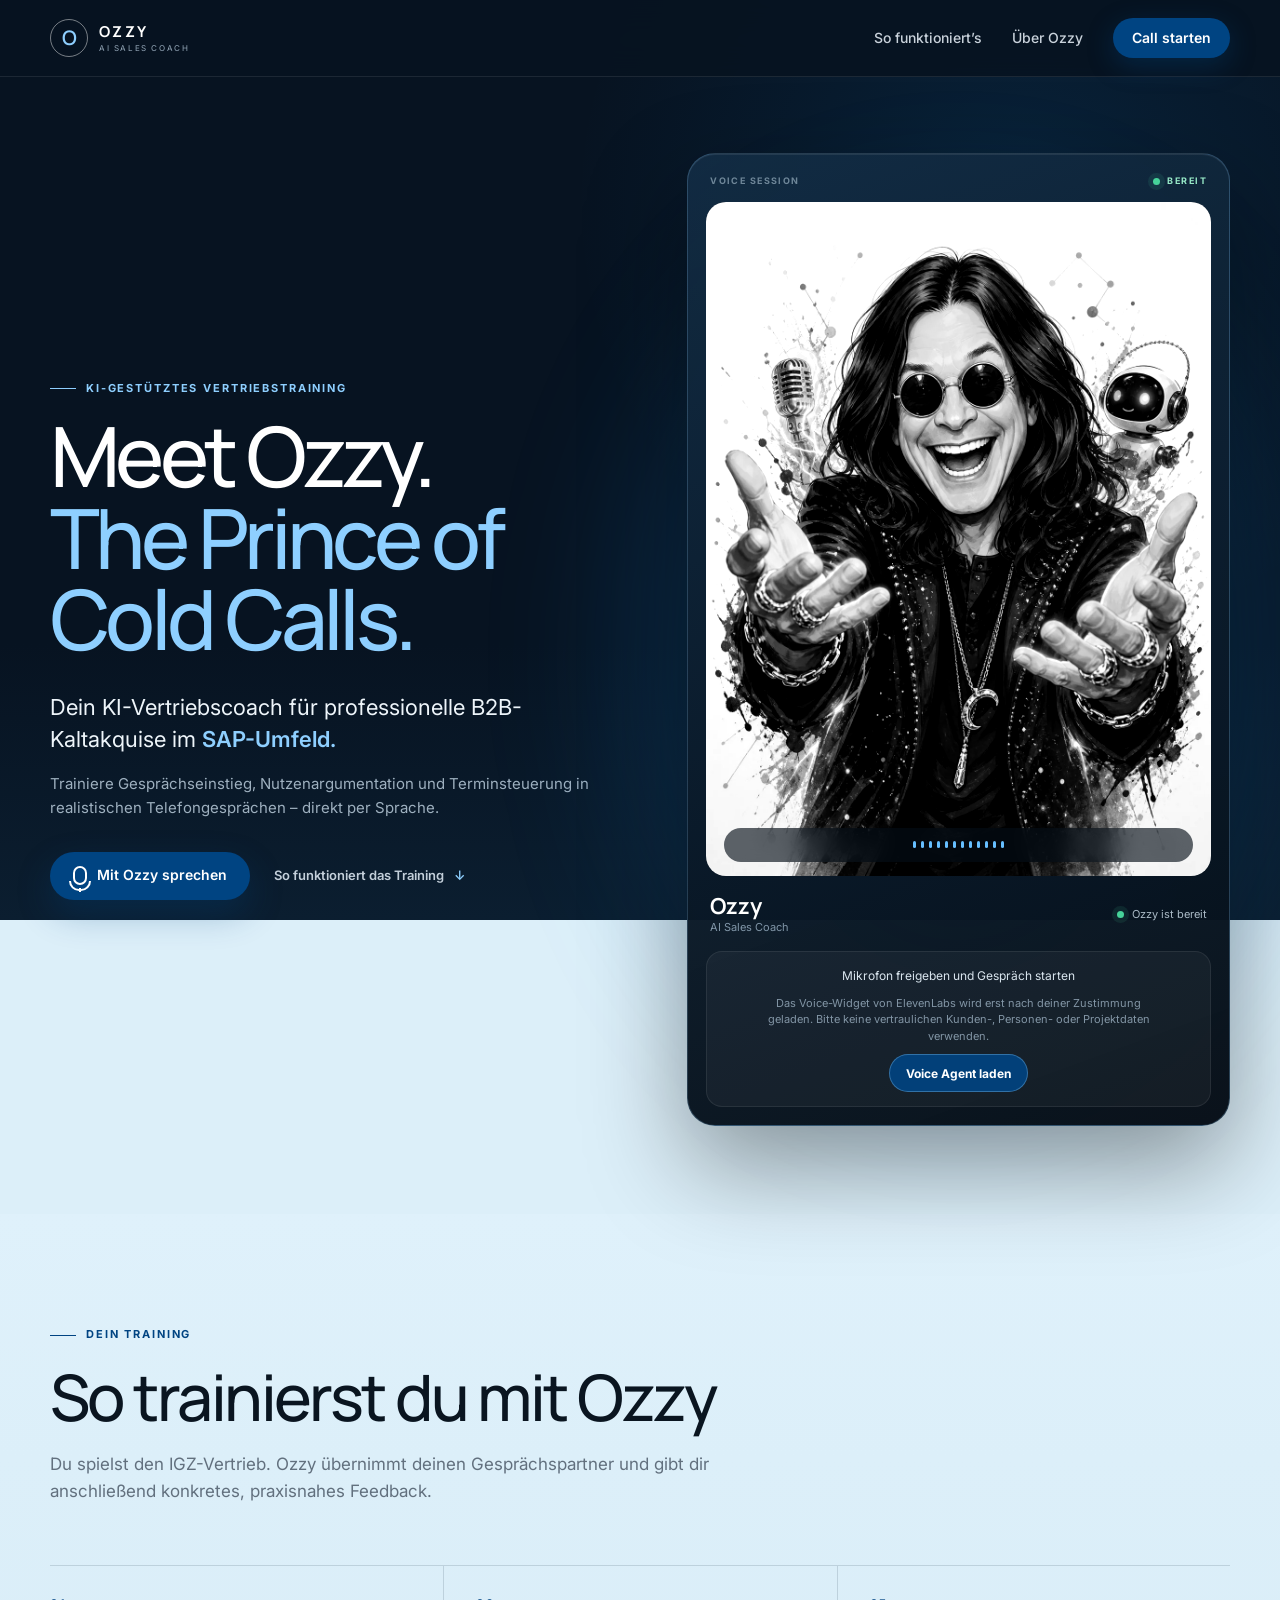
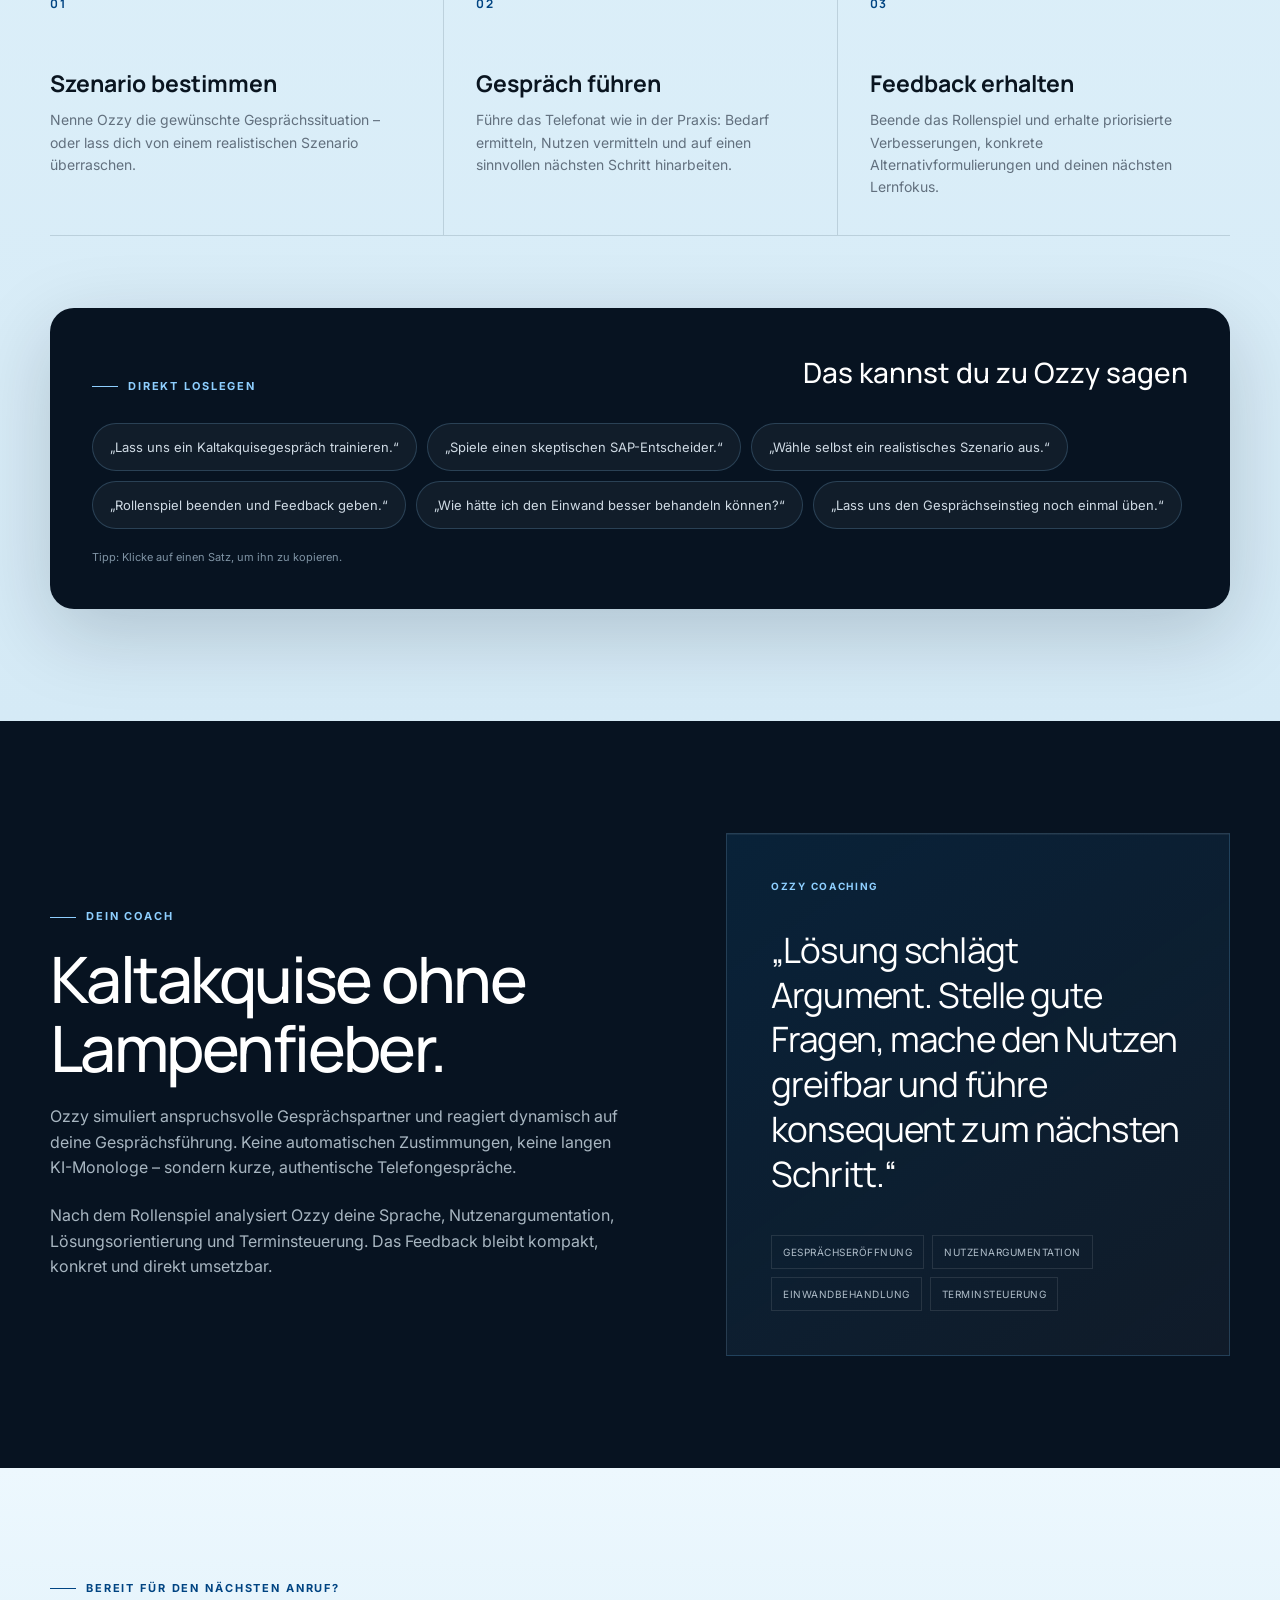
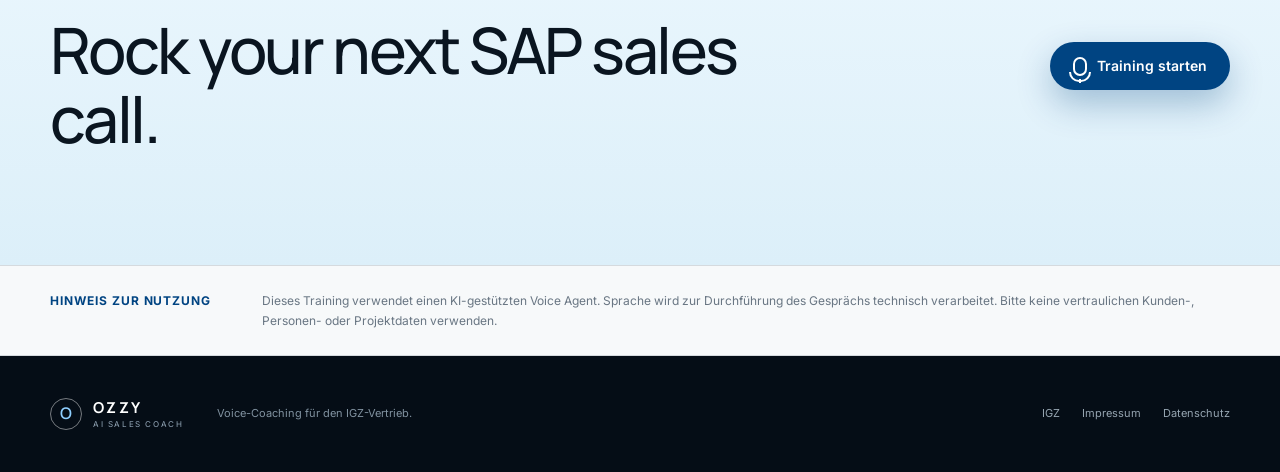
==== v2.html @ d20bbfd5 "[cw]: Publish Ozzy v2 landing page Add: Add surreal Ozzy assets and v2 page  Mod: Promote surreal Oz" ====
<!doctype html>
<html lang="de">
<head>
  <meta charset="UTF-8" />
  <meta name="viewport" content="width=device-width, initial-scale=1.0" />
  <meta name="description" content="Ozzy ist ein KI-gestützter Vertriebscoach für realistische B2B-Kaltakquise im SAP-Umfeld – als surreale Karikatur-Version." />
  <meta name="theme-color" content="#071321" />
  <meta name="robots" content="noindex, nofollow" />
  <meta property="og:title" content="Ozzy – AI Sales Coach · Version 2" />
  <meta property="og:description" content="Trainiere professionelle B2B-Kaltakquise im SAP-Umfeld – direkt per Sprache." />
  <title>Ozzy – AI Sales Coach · Version 2</title>
  <link rel="preconnect" href="https://fonts.googleapis.com" />
  <link rel="preconnect" href="https://fonts.gstatic.com" crossorigin />
  <link href="https://fonts.googleapis.com/css2?family=Inter:wght@400;500;600;700&family=Manrope:wght@400;500;600;700&display=swap" rel="stylesheet" />
  <link rel="icon" href="/favicon.svg" type="image/svg+xml" />
  <link rel="stylesheet" href="/styles.css" />
</head>
<body>
  <a class="skip-link" href="#main">Zum Inhalt springen</a>

  <header class="site-header" id="top">
    <div class="shell nav-wrap">
      <a class="brand" href="#top" aria-label="Ozzy Startseite">
        <span class="brand-mark" aria-hidden="true">O</span>
        <span class="brand-copy"><strong>OZZY</strong><small>AI SALES COACH</small></span>
      </a>
      <nav class="nav" aria-label="Hauptnavigation">
        <a href="#how">So funktioniert’s</a>
        <a href="#about">Über Ozzy</a>
        <a class="button button-small" href="#voice-agent">Call starten</a>
      </nav>
    </div>
  </header>

  <main id="main">
    <section class="hero shell" aria-labelledby="hero-title">
      <div class="hero-copy reveal">
        <p class="eyebrow"><span></span> KI-gestütztes Vertriebstraining</p>
        <h1 id="hero-title">Meet Ozzy.<br /><em>The Prince of<br />Cold Calls.</em></h1>
        <p class="hero-intro">Dein KI-Vertriebscoach für professionelle B2B-Kaltakquise im <strong>SAP-Umfeld.</strong></p>
        <p class="hero-detail">Trainiere Gesprächseinstieg, Nutzenargumentation und Terminsteuerung in realistischen Telefongesprächen – direkt per Sprache.</p>
        <div class="hero-actions">
          <a class="button button-primary" href="#voice-agent"><span class="mic-icon" aria-hidden="true"></span> Mit Ozzy sprechen</a>
          <a class="text-link" href="#how">So funktioniert das Training <span aria-hidden="true">↓</span></a>
        </div>
      </div>

      <div class="agent-stage reveal delay-1" id="voice-agent">
        <div class="stage-glow" aria-hidden="true"></div>
        <div class="agent-card">
          <div class="agent-topline">
            <span>VOICE SESSION</span>
            <span class="live-status"><i></i> BEREIT</span>
          </div>

          <div class="portrait-wrap" aria-label="Portrait von Ozzy, dem AI Sales Coach">
            <picture>
              <source srcset="/assets/ozzy-surreal.webp" type="image/webp" />
              <img class="ozzy-photo" src="/assets/ozzy-surreal.png" width="1086" height="1448" alt="Surreale Karikatur von Ozzy, dem AI Sales Coach mit dunkler Brille" decoding="async" fetchpriority="high" />
            </picture>
            <div class="sound-bars" aria-hidden="true"><i></i><i></i><i></i><i></i><i></i><i></i><i></i><i></i><i></i><i></i><i></i><i></i></div>
          </div>

          <div class="agent-identity">
            <div><strong>Ozzy</strong><span>AI Sales Coach</span></div>
            <span class="availability"><i></i> Ozzy ist bereit</span>
          </div>

          <div class="widget-shell">
            <div class="voice-consent" data-voice-consent>
              <p>Mikrofon freigeben und Gespräch starten</p>
              <small>Das Voice-Widget von ElevenLabs wird erst nach deiner Zustimmung geladen. Bitte keine vertraulichen Kunden-, Personen- oder Projektdaten verwenden.</small>
              <button class="voice-consent-button" type="button" data-enable-voice>Voice Agent laden</button>
            </div>
            <div class="voice-widget-target" data-widget-target aria-live="polite"></div>
          </div>
        </div>
      </div>
    </section>

    <section class="how section" id="how" aria-labelledby="how-title">
      <div class="shell">
        <div class="section-heading reveal">
          <p class="eyebrow"><span></span> Dein Training</p>
          <h2 id="how-title">So trainierst du mit Ozzy</h2>
          <p>Du spielst den IGZ-Vertrieb. Ozzy übernimmt deinen Gesprächspartner und gibt dir anschließend konkretes, praxisnahes Feedback.</p>
        </div>

        <div class="steps">
          <article class="step reveal">
            <span class="step-number">01</span>
            <h3>Szenario bestimmen</h3>
            <p>Nenne Ozzy die gewünschte Gesprächssituation – oder lass dich von einem realistischen Szenario überraschen.</p>
          </article>
          <article class="step reveal delay-1">
            <span class="step-number">02</span>
            <h3>Gespräch führen</h3>
            <p>Führe das Telefonat wie in der Praxis: Bedarf ermitteln, Nutzen vermitteln und auf einen sinnvollen nächsten Schritt hinarbeiten.</p>
          </article>
          <article class="step reveal delay-2">
            <span class="step-number">03</span>
            <h3>Feedback erhalten</h3>
            <p>Beende das Rollenspiel und erhalte priorisierte Verbesserungen, konkrete Alternativformulierungen und deinen nächsten Lernfokus.</p>
          </article>
        </div>

        <div class="prompt-panel reveal">
          <div class="prompt-heading">
            <p class="eyebrow"><span></span> Direkt loslegen</p>
            <h3>Das kannst du zu Ozzy sagen</h3>
          </div>
          <div class="prompt-list" role="list">
            <button class="prompt-chip" type="button" data-copy="Lass uns ein Kaltakquisegespräch trainieren.">„Lass uns ein Kaltakquisegespräch trainieren.“</button>
            <button class="prompt-chip" type="button" data-copy="Spiele einen skeptischen SAP-Entscheider.">„Spiele einen skeptischen SAP-Entscheider.“</button>
            <button class="prompt-chip" type="button" data-copy="Wähle selbst ein realistisches Szenario aus.">„Wähle selbst ein realistisches Szenario aus.“</button>
            <button class="prompt-chip" type="button" data-copy="Rollenspiel beenden und Feedback geben.">„Rollenspiel beenden und Feedback geben.“</button>
            <button class="prompt-chip" type="button" data-copy="Wie hätte ich den Einwand besser behandeln können?">„Wie hätte ich den Einwand besser behandeln können?“</button>
            <button class="prompt-chip" type="button" data-copy="Lass uns den Gesprächseinstieg noch einmal üben.">„Lass uns den Gesprächseinstieg noch einmal üben.“</button>
          </div>
          <p class="copy-hint" aria-live="polite">Tipp: Klicke auf einen Satz, um ihn zu kopieren.</p>
        </div>
      </div>
    </section>

    <section class="about section" id="about" aria-labelledby="about-title">
      <div class="shell about-grid">
        <div class="about-copy reveal">
          <p class="eyebrow light"><span></span> Dein Coach</p>
          <h2 id="about-title">Kaltakquise ohne Lampenfieber.</h2>
          <p>Ozzy simuliert anspruchsvolle Gesprächspartner und reagiert dynamisch auf deine Gesprächsführung. Keine automatischen Zustimmungen, keine langen KI-Monologe – sondern kurze, authentische Telefongespräche.</p>
          <p>Nach dem Rollenspiel analysiert Ozzy deine Sprache, Nutzenargumentation, Lösungsorientierung und Terminsteuerung. Das Feedback bleibt kompakt, konkret und direkt umsetzbar.</p>
        </div>
        <div class="coach-card reveal delay-1">
          <p class="card-label">OZZY COACHING</p>
          <blockquote>„Lösung schlägt Argument. Stelle gute Fragen, mache den Nutzen greifbar und führe konsequent zum nächsten Schritt.“</blockquote>
          <div class="coach-points">
            <span>Gesprächseröffnung</span><span>Nutzenargumentation</span><span>Einwandbehandlung</span><span>Terminsteuerung</span>
          </div>
        </div>
      </div>
    </section>

    <section class="final-cta section">
      <div class="shell final-inner reveal">
        <div>
          <p class="eyebrow"><span></span> Bereit für den nächsten Anruf?</p>
          <h2>Rock your next SAP sales call.</h2>
        </div>
        <a class="button button-primary" href="#voice-agent"><span class="mic-icon" aria-hidden="true"></span> Training starten</a>
      </div>
    </section>

    <section class="privacy-note" aria-label="Hinweis zur Sprachverarbeitung">
      <div class="shell privacy-inner">
        <strong>Hinweis zur Nutzung</strong>
        <p>Dieses Training verwendet einen KI-gestützten Voice Agent. Sprache wird zur Durchführung des Gesprächs technisch verarbeitet. Bitte keine vertraulichen Kunden-, Personen- oder Projektdaten verwenden.</p>
      </div>
    </section>
  </main>

  <footer class="site-footer">
    <div class="shell footer-inner">
      <div class="brand footer-brand"><span class="brand-mark" aria-hidden="true">O</span><span class="brand-copy"><strong>OZZY</strong><small>AI SALES COACH</small></span></div>
      <p>Voice-Coaching für den IGZ-Vertrieb.</p>
      <nav aria-label="Rechtliche Links">
        <a href="https://www.igz.com" target="_blank" rel="noreferrer">IGZ</a>
        <a href="https://www.igz.com/impressum/" target="_blank" rel="noreferrer">Impressum</a>
        <a href="https://www.igz.com/datenschutz/" target="_blank" rel="noreferrer">Datenschutz</a>
      </nav>
    </div>
  </footer>

  <script src="/script.js"></script>
</body>
</html>
---- styles.css ----
:root {
  --blue: #004482;
  --blue-logo: #004088;
  --blue-bright: #168ce3;
  --blue-soft: #8ecfff;
  --navy: #071321;
  --navy-2: #0a1b2c;
  --ink: #0a1520;
  --white: #ffffff;
  --paper: #dceff9;
  --muted: #62707e;
  --line: rgba(8, 30, 49, 0.14);
  --success: #46d39a;
  --shell: 1180px;
  --radius: 20px;
  --shadow: 0 24px 80px rgba(2, 17, 31, 0.18);
}

* { box-sizing: border-box; }
html { scroll-behavior: smooth; overflow-x: hidden; }
body {
  margin: 0;
  overflow-x: clip;
  color: var(--ink);
  background: var(--paper);
  font-family: Inter, system-ui, -apple-system, BlinkMacSystemFont, "Segoe UI", sans-serif;
  line-height: 1.6;
  -webkit-font-smoothing: antialiased;
}
button, a { -webkit-tap-highlight-color: transparent; }
a { color: inherit; }
button { font: inherit; }
.shell { width: min(calc(100% - 48px), var(--shell)); margin-inline: auto; }
.section { padding: 112px 0; }
.skip-link { position: fixed; left: 16px; top: -80px; z-index: 100; padding: 12px 18px; color: white; background: var(--blue); border-radius: 8px; }
.skip-link:focus { top: 16px; }

.site-header {
  position: sticky;
  top: 0;
  z-index: 20;
  border-bottom: 1px solid rgba(255,255,255,.09);
  background: rgba(7, 19, 33, .9);
  backdrop-filter: blur(16px);
}
.nav-wrap { height: 76px; display: flex; align-items: center; justify-content: space-between; }
.brand { display: inline-flex; align-items: center; gap: 11px; color: var(--white); text-decoration: none; }
.brand-mark { display: grid; place-items: center; width: 38px; height: 38px; border: 1px solid rgba(255,255,255,.45); border-radius: 50%; color: var(--blue-soft); font-family: Manrope, sans-serif; font-size: 20px; font-weight: 600; }
.brand-copy { display: grid; line-height: 1; gap: 5px; }
.brand-copy strong { font-family: Manrope, sans-serif; letter-spacing: .16em; font-size: 15px; }
.brand-copy small { color: #94a7b8; font-size: 8px; letter-spacing: .2em; }
.nav { display: flex; align-items: center; gap: 30px; color: #c9d2db; }
.nav > a:not(.button) { font-size: 14px; font-weight: 500; text-decoration: none; transition: color .2s ease; }
.nav > a:not(.button):hover { color: white; }

.button { min-height: 48px; padding: 0 22px; border: 1px solid transparent; border-radius: 999px; display: inline-flex; align-items: center; justify-content: center; gap: 10px; font-size: 14px; font-weight: 600; text-decoration: none; transition: transform .2s ease, box-shadow .2s ease, background .2s ease; }
.button:hover { transform: translateY(-2px); }
.button:focus-visible, .text-link:focus-visible, .nav a:focus-visible, .prompt-chip:focus-visible { outline: 3px solid var(--blue-soft); outline-offset: 3px; }
.button-small { min-height: 40px; padding-inline: 18px; color: white; background: var(--blue); box-shadow: 0 8px 26px rgba(0,68,130,.35); }
.button-primary { color: white; background: var(--blue); box-shadow: 0 14px 34px rgba(0,68,130,.3); }
.button-primary:hover { background: #07599f; box-shadow: 0 18px 42px rgba(0,68,130,.36); }
.mic-icon { position: relative; width: 14px; height: 19px; border: 2px solid currentColor; border-radius: 8px; }
.mic-icon::before { content: ""; position: absolute; left: 50%; top: 13px; width: 18px; height: 8px; border: 2px solid currentColor; border-top: 0; border-radius: 0 0 10px 10px; transform: translateX(-50%); }
.mic-icon::after { content: ""; position: absolute; left: 50%; top: 20px; width: 2px; height: 4px; background: currentColor; transform: translateX(-50%); }

.hero {
  min-height: calc(100vh - 76px);
  display: grid;
  grid-template-columns: 1.02fr .98fr;
  gap: 72px;
  align-items: center;
  padding-block: 76px 88px;
}
body::before { content: ""; position: absolute; z-index: -1; inset: 0 0 auto; height: 920px; background: radial-gradient(circle at 80% 22%, rgba(22,140,227,.13), transparent 36%), linear-gradient(180deg, var(--navy) 0 70%, #0b1e30 100%); }
.hero-copy { color: white; }
.eyebrow { margin: 0 0 18px; display: flex; align-items: center; gap: 10px; color: var(--blue); font-size: 11px; font-weight: 700; letter-spacing: .17em; text-transform: uppercase; }
.hero .eyebrow { color: var(--blue-soft); }
.eyebrow span { width: 26px; height: 1px; background: currentColor; }
h1, h2, h3, blockquote { font-family: Manrope, Inter, sans-serif; }
h1 { margin: 0; max-width: 730px; font-size: clamp(50px, 6.5vw, 88px); line-height: .98; letter-spacing: -.055em; font-weight: 500; text-wrap: balance; }
h1 em { color: var(--blue-soft); font-style: normal; }
.hero-intro { max-width: 600px; margin: 32px 0 0; color: #eef5fa; font-size: clamp(18px, 2vw, 22px); line-height: 1.45; }
.hero-intro strong { color: var(--blue-soft); font-weight: 600; }
.hero-detail { max-width: 580px; margin: 16px 0 0; color: #9eb0bf; font-size: 15px; }
.hero-actions { margin-top: 32px; display: flex; align-items: center; gap: 24px; flex-wrap: wrap; }
.text-link { color: #c3cfda; font-size: 13px; font-weight: 600; text-decoration: none; }
.text-link span { margin-left: 7px; color: var(--blue-soft); }

.agent-stage { position: relative; scroll-margin-top: 100px; }
.stage-glow { position: absolute; inset: 8% -10% 4%; border-radius: 50%; background: rgba(22,140,227,.2); filter: blur(70px); }
.agent-card { position: relative; overflow: hidden; padding: 18px; border: 1px solid rgba(142,207,255,.23); border-radius: 28px; background: linear-gradient(160deg, rgba(18,44,68,.96), rgba(5,13,22,.98)); box-shadow: 0 40px 100px rgba(0,0,0,.38), inset 0 1px 0 rgba(255,255,255,.08); }
.agent-topline { display: flex; justify-content: space-between; margin: 2px 4px 14px; color: #6f8799; font-size: 9px; font-weight: 700; letter-spacing: .16em; }
.live-status { display: flex; align-items: center; gap: 7px; color: #97e9c7; }
.live-status i, .availability i { width: 7px; height: 7px; border-radius: 50%; background: var(--success); box-shadow: 0 0 0 5px rgba(70,211,154,.1); }
.portrait-wrap { position: relative; overflow: hidden; border-radius: 20px; aspect-ratio: 3 / 4; background: #06111d; }
.portrait-wrap picture { display: block; width: 100%; height: 100%; }
.ozzy-photo { display: block; width: 100%; height: 100%; object-fit: cover; object-position: 50% 34%; filter: grayscale(1) contrast(1.08); }
.sound-bars { position: absolute; left: 18px; right: 18px; bottom: 14px; height: 34px; display: flex; align-items: center; justify-content: center; gap: 5px; padding-inline: 14px; border-radius: 999px; background: rgba(4,14,23,.64); backdrop-filter: blur(10px); }
.sound-bars i { width: 3px; height: 7px; border-radius: 2px; background: #66bfff; animation: sound 1.35s ease-in-out infinite; }
.sound-bars i:nth-child(2n) { animation-delay: -.7s; }
.sound-bars i:nth-child(3n) { animation-delay: -.35s; }
.sound-bars i:nth-child(4n) { animation-delay: -.9s; }
@keyframes sound { 0%,100% { height: 6px; opacity: .45; } 50% { height: 23px; opacity: 1; } }
.agent-identity { display: flex; align-items: center; justify-content: space-between; padding: 17px 4px 14px; color: white; }
.agent-identity > div { display: grid; }
.agent-identity strong { font-family: Manrope, sans-serif; font-size: 22px; line-height: 1.2; }
.agent-identity span { color: #8196a8; font-size: 11px; }
.availability { display: flex; align-items: center; gap: 8px; color: #a9b9c5 !important; }
.widget-shell { position: relative; min-height: 154px; padding: 14px 16px; border: 1px solid rgba(255,255,255,.08); border-radius: 16px; background: rgba(255,255,255,.045); }
.widget-shell p { margin: 0; color: #d9e5ee; font-size: 12px; text-align: center; }
.voice-consent { display: grid; justify-items: center; gap: 10px; }
.voice-consent[hidden] { display: none; }
.voice-consent small { max-width: 400px; color: #8295a5; font-size: 11px; line-height: 1.5; text-align: center; }
.voice-consent-button { min-height: 38px; padding: 0 16px; border: 1px solid rgba(142,207,255,.34); border-radius: 999px; color: white; background: rgba(0,68,130,.9); cursor: pointer; font-size: 12px; font-weight: 700; transition: background .2s ease, border-color .2s ease, transform .2s ease; }
.voice-consent-button:hover { border-color: rgba(142,207,255,.72); background: #07599f; transform: translateY(-1px); }
.voice-consent-button:focus-visible { outline: 3px solid var(--blue-soft); outline-offset: 3px; }
.voice-consent-button[disabled] { cursor: wait; opacity: .72; transform: none; }
.voice-widget-target { min-height: 86px; display: grid; place-items: center; color: #9fb0be; font-size: 12px; text-align: center; }
.voice-widget-target:empty { min-height: 0; }
elevenlabs-convai { display: block; min-height: 76px; }

.how { background: linear-gradient(180deg, #dff1fb 0%, var(--paper) 22%, #d5eaf6 100%); }
.section-heading { max-width: 760px; margin-bottom: 60px; }
h2 { margin: 0; font-size: clamp(38px, 5vw, 64px); line-height: 1.08; letter-spacing: -.04em; font-weight: 500; }
.section-heading > p:last-child { max-width: 670px; margin: 20px 0 0; color: var(--muted); font-size: 17px; }
.steps { display: grid; grid-template-columns: repeat(3, 1fr); border-top: 1px solid var(--line); }
.step { position: relative; min-height: 270px; padding: 28px 32px 26px 0; border-bottom: 1px solid var(--line); }
.step + .step { padding-left: 32px; border-left: 1px solid var(--line); }
.step-number { display: block; margin-bottom: 56px; color: var(--blue); font-family: Manrope, sans-serif; font-size: 12px; font-weight: 700; letter-spacing: .13em; }
.step h3 { margin: 0 0 12px; font-size: 23px; line-height: 1.2; }
.step p { margin: 0; color: var(--muted); font-size: 14px; }
.prompt-panel { margin-top: 72px; padding: 42px; border-radius: 24px; color: white; background: var(--navy); box-shadow: var(--shadow); }
.prompt-panel .eyebrow { color: var(--blue-soft); }
.prompt-heading { display: flex; justify-content: space-between; align-items: end; gap: 24px; margin-bottom: 28px; }
.prompt-heading .eyebrow { margin: 0; }
.prompt-heading h3 { margin: 0; font-size: 28px; font-weight: 500; }
.prompt-list { display: flex; flex-wrap: wrap; gap: 10px; }
.prompt-chip { min-height: 48px; padding: 12px 17px; border: 1px solid rgba(142,207,255,.2); border-radius: 999px; color: #cfdae4; background: rgba(255,255,255,.045); cursor: pointer; font-size: 13px; text-align: left; transition: background .2s, border-color .2s, color .2s; }
.prompt-chip:hover { color: white; border-color: rgba(142,207,255,.58); background: rgba(22,140,227,.13); }
.prompt-chip.copied { color: #b9f3db; border-color: rgba(70,211,154,.6); background: rgba(70,211,154,.1); }
.copy-hint { margin: 20px 0 0; color: #7f93a4; font-size: 11px; }

.about { color: white; background: var(--navy); }
.about-grid { display: grid; grid-template-columns: 1fr .86fr; gap: 90px; align-items: center; }
.eyebrow.light { color: var(--blue-soft); }
.about-copy > p:not(.eyebrow) { max-width: 620px; margin: 22px 0 0; color: #a8b6c1; font-size: 16px; }
.coach-card { padding: 44px; border: 1px solid rgba(142,207,255,.18); background: linear-gradient(145deg, rgba(22,140,227,.12), rgba(255,255,255,.035)); box-shadow: inset 0 1px 0 rgba(255,255,255,.06); }
.card-label { margin: 0 0 34px; color: var(--blue-soft); font-size: 10px; font-weight: 700; letter-spacing: .17em; }
blockquote { margin: 0; font-size: clamp(24px, 3vw, 35px); line-height: 1.28; letter-spacing: -.025em; }
.coach-points { display: flex; flex-wrap: wrap; gap: 8px; margin-top: 38px; }
.coach-points span { padding: 8px 11px; border: 1px solid rgba(255,255,255,.1); color: #aebcc8; font-size: 10px; letter-spacing: .05em; text-transform: uppercase; }

.final-cta { background: linear-gradient(180deg, #edf8fe 0%, #dceff9 100%); }
.final-inner { display: flex; align-items: center; justify-content: space-between; gap: 40px; }
.final-inner h2 { max-width: 780px; }
.privacy-note { padding: 25px 0; border-block: 1px solid var(--line); background: #f7f9fa; }
.privacy-inner { display: grid; grid-template-columns: 190px 1fr; gap: 22px; align-items: start; }
.privacy-inner strong { font-size: 12px; color: var(--blue); text-transform: uppercase; letter-spacing: .08em; }
.privacy-inner p { margin: 0; color: #697683; font-size: 12px; }
.site-footer { padding: 42px 0; color: #8192a0; background: #050d16; }
.footer-inner { display: grid; grid-template-columns: auto 1fr auto; gap: 34px; align-items: center; }
.footer-inner p { margin: 0; font-size: 11px; }
.footer-inner nav { display: flex; gap: 22px; }
.footer-inner nav a { color: #96a5b1; font-size: 11px; text-decoration: none; }
.footer-inner nav a:hover { color: white; }
.footer-brand .brand-mark { width: 32px; height: 32px; font-size: 16px; }

.reveal { opacity: 0; transform: translateY(18px); transition: opacity .7s ease, transform .7s ease; }
.reveal.visible { opacity: 1; transform: none; }
.delay-1 { transition-delay: .12s; }
.delay-2 { transition-delay: .24s; }

@media (max-width: 940px) {
  .hero { grid-template-columns: 1fr; gap: 56px; padding-top: 64px; }
  body::before { height: 1550px; }
  .agent-stage { width: min(100%, 620px); margin-inline: auto; }
  .steps { grid-template-columns: 1fr; }
  .step, .step + .step { min-height: 0; padding: 30px 0; border-left: 0; }
  .step-number { margin-bottom: 24px; }
  .about-grid { grid-template-columns: 1fr; gap: 52px; }
  .final-inner { align-items: flex-start; flex-direction: column; }
}

@media (max-width: 680px) {
  .shell { width: min(calc(100% - 32px), var(--shell)); }
  .section { padding: 78px 0; }
  .nav-wrap { height: 66px; }
  .nav > a:not(.button) { display: none; }
  .button-small { min-height: 38px; padding-inline: 15px; }
  .hero { min-height: 0; padding-block: 56px 70px; }
  h1 { font-size: clamp(46px, 14vw, 68px); }
  .hero-intro { margin-top: 24px; }
  .hero-actions { align-items: stretch; flex-direction: column; }
  .hero-actions .button { width: 100%; }
  .text-link { align-self: center; }
  .agent-card { padding: 12px; border-radius: 22px; }
  .portrait-wrap { aspect-ratio: 3 / 4; }
  .prompt-panel { padding: 28px 20px; }
  .prompt-heading { align-items: flex-start; flex-direction: column; }
  .prompt-chip { width: 100%; border-radius: 13px; }
  .coach-card { padding: 30px 22px; }
  .privacy-inner { grid-template-columns: 1fr; gap: 8px; }
  .footer-inner { grid-template-columns: 1fr; }
  .footer-inner nav { flex-wrap: wrap; }
}

@media (prefers-reduced-motion: reduce) {
  html { scroll-behavior: auto; }
  *, *::before, *::after { animation-duration: .01ms !important; animation-iteration-count: 1 !important; transition-duration: .01ms !important; }
  .reveal { opacity: 1; transform: none; }
}
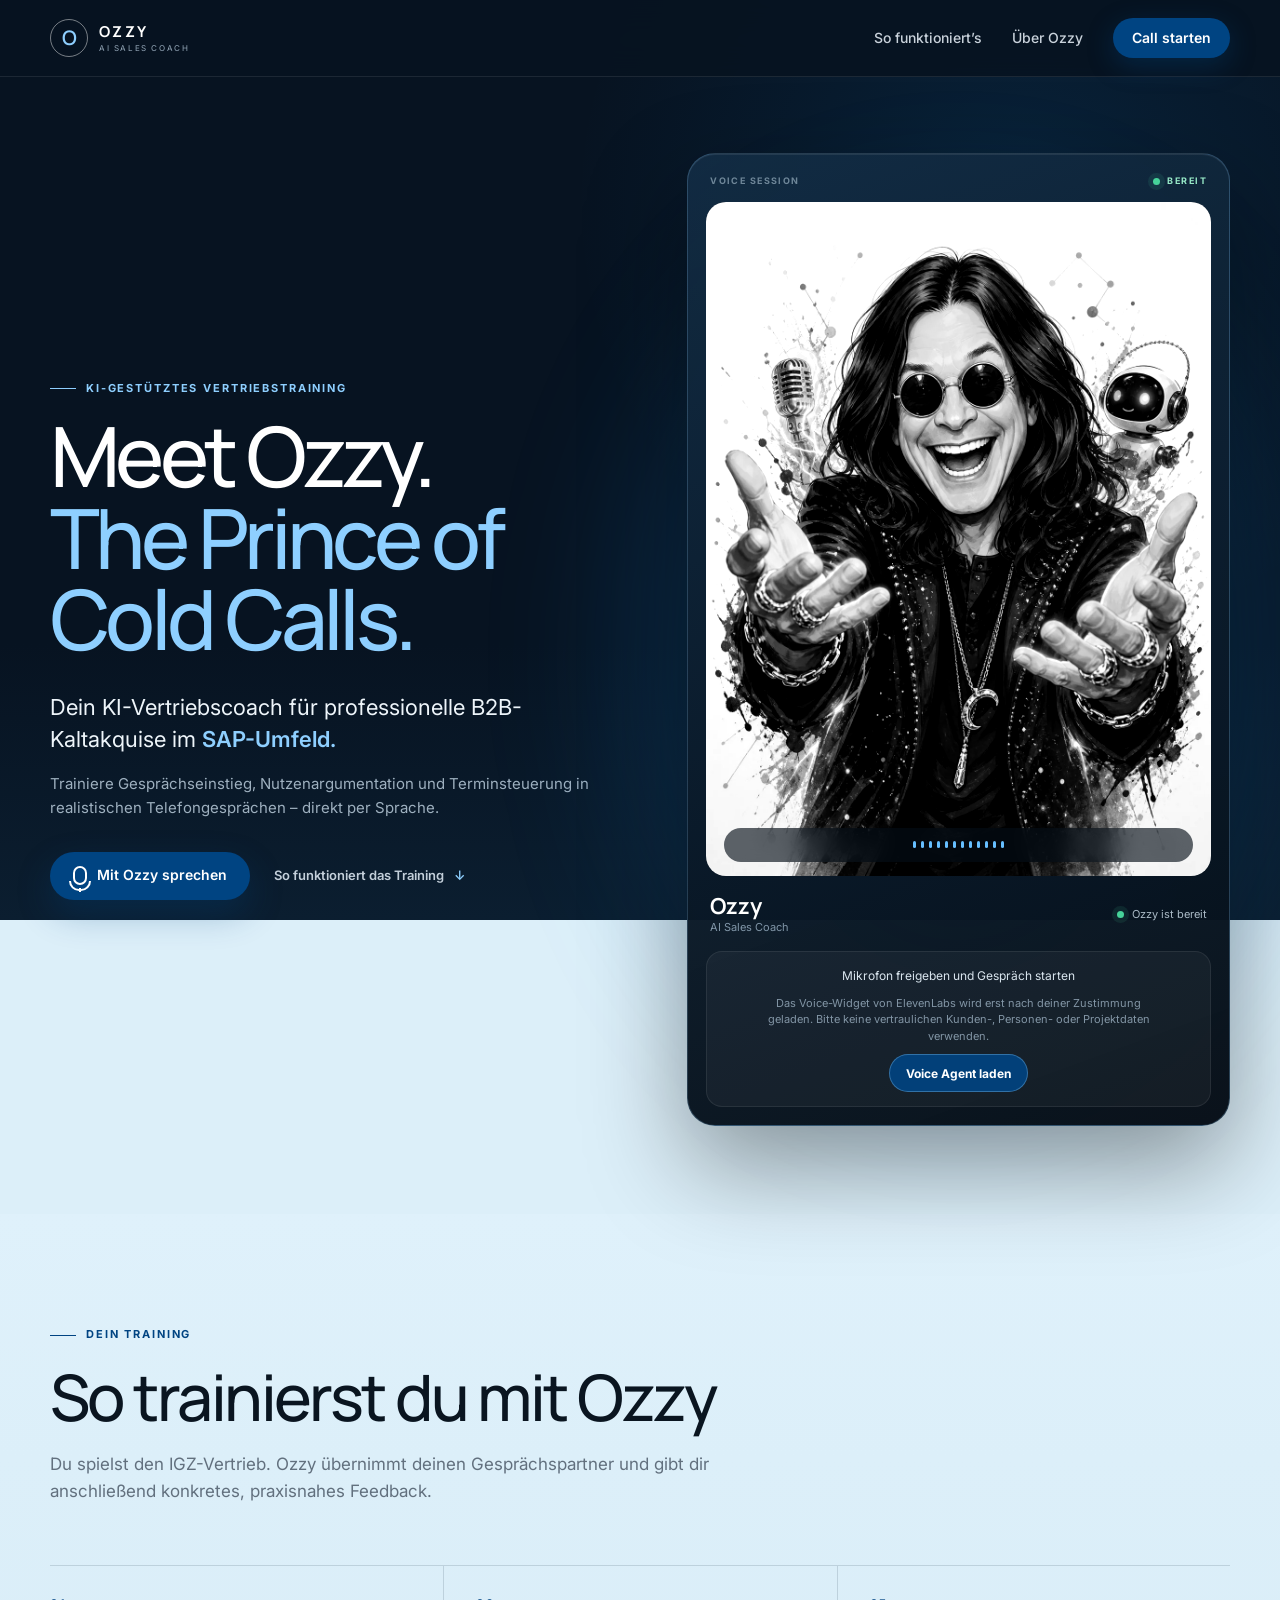
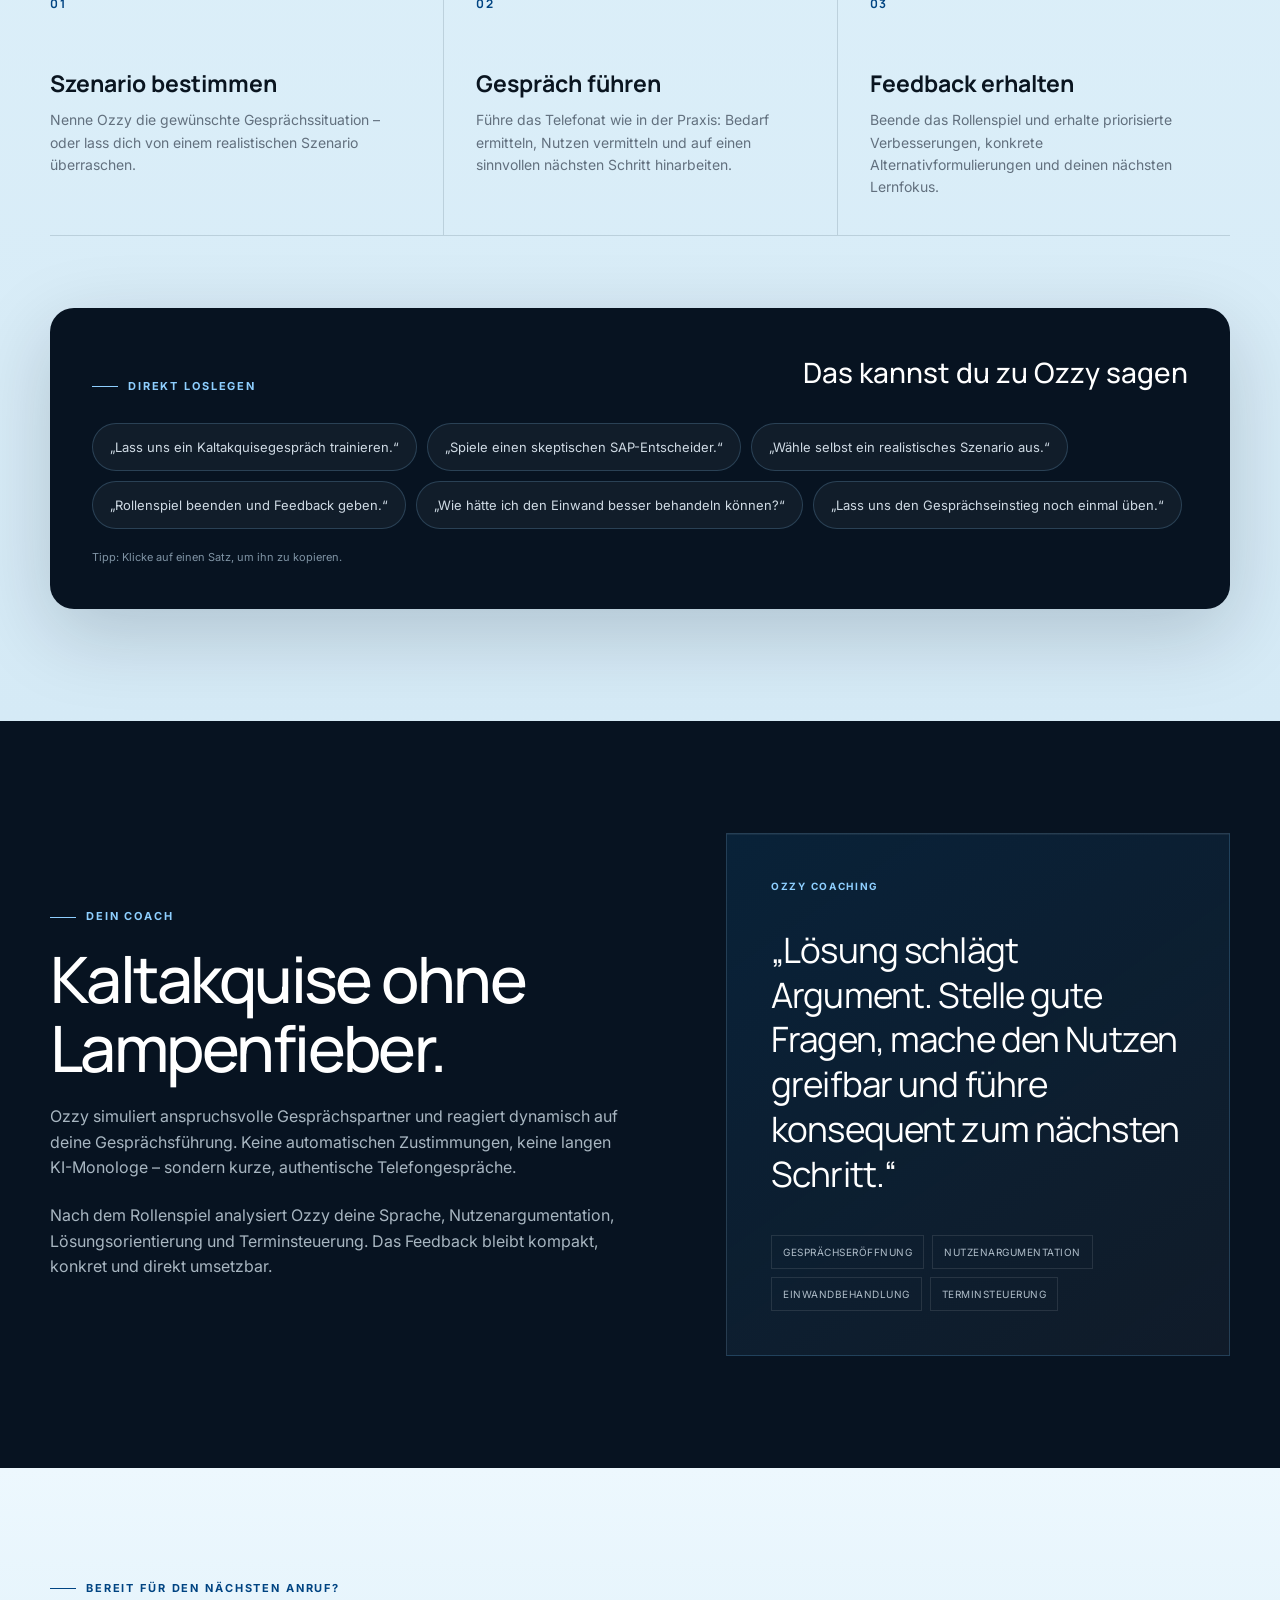
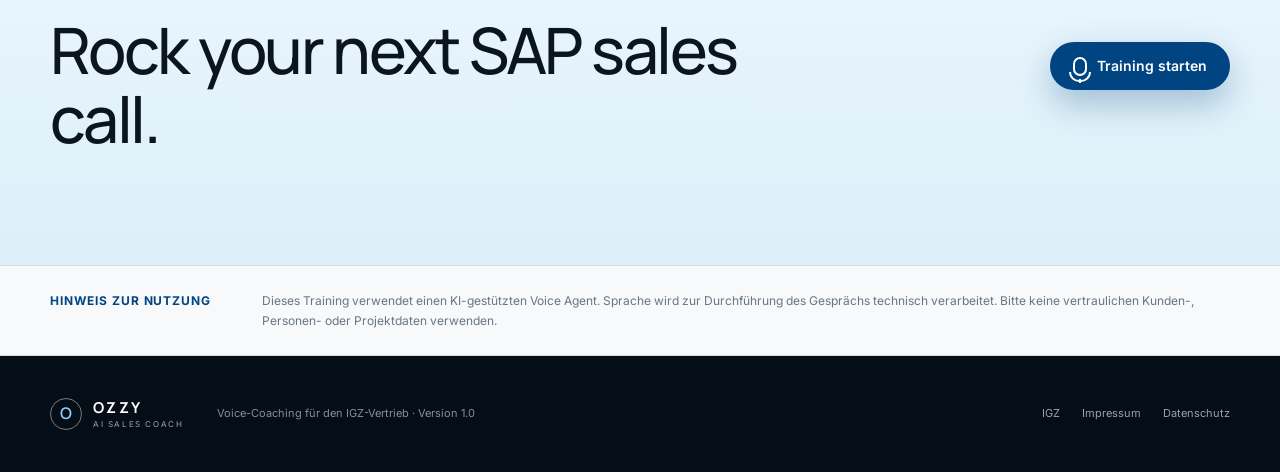
==== commit ba7f9878: "[cw]: Add website version label Add:  Mod: Show Version 1.0 in footer and README  Ref:  Fix:  Rem:  " ====
--- a/v2.html
+++ b/v2.html
@@ -161,7 +161,7 @@
   <footer class="site-footer">
     <div class="shell footer-inner">
       <div class="brand footer-brand"><span class="brand-mark" aria-hidden="true">O</span><span class="brand-copy"><strong>OZZY</strong><small>AI SALES COACH</small></span></div>
-      <p>Voice-Coaching für den IGZ-Vertrieb.</p>
+      <p>Voice-Coaching für den IGZ-Vertrieb · Version 1.0</p>
       <nav aria-label="Rechtliche Links">
         <a href="https://www.igz.com" target="_blank" rel="noreferrer">IGZ</a>
         <a href="https://www.igz.com/impressum/" target="_blank" rel="noreferrer">Impressum</a>
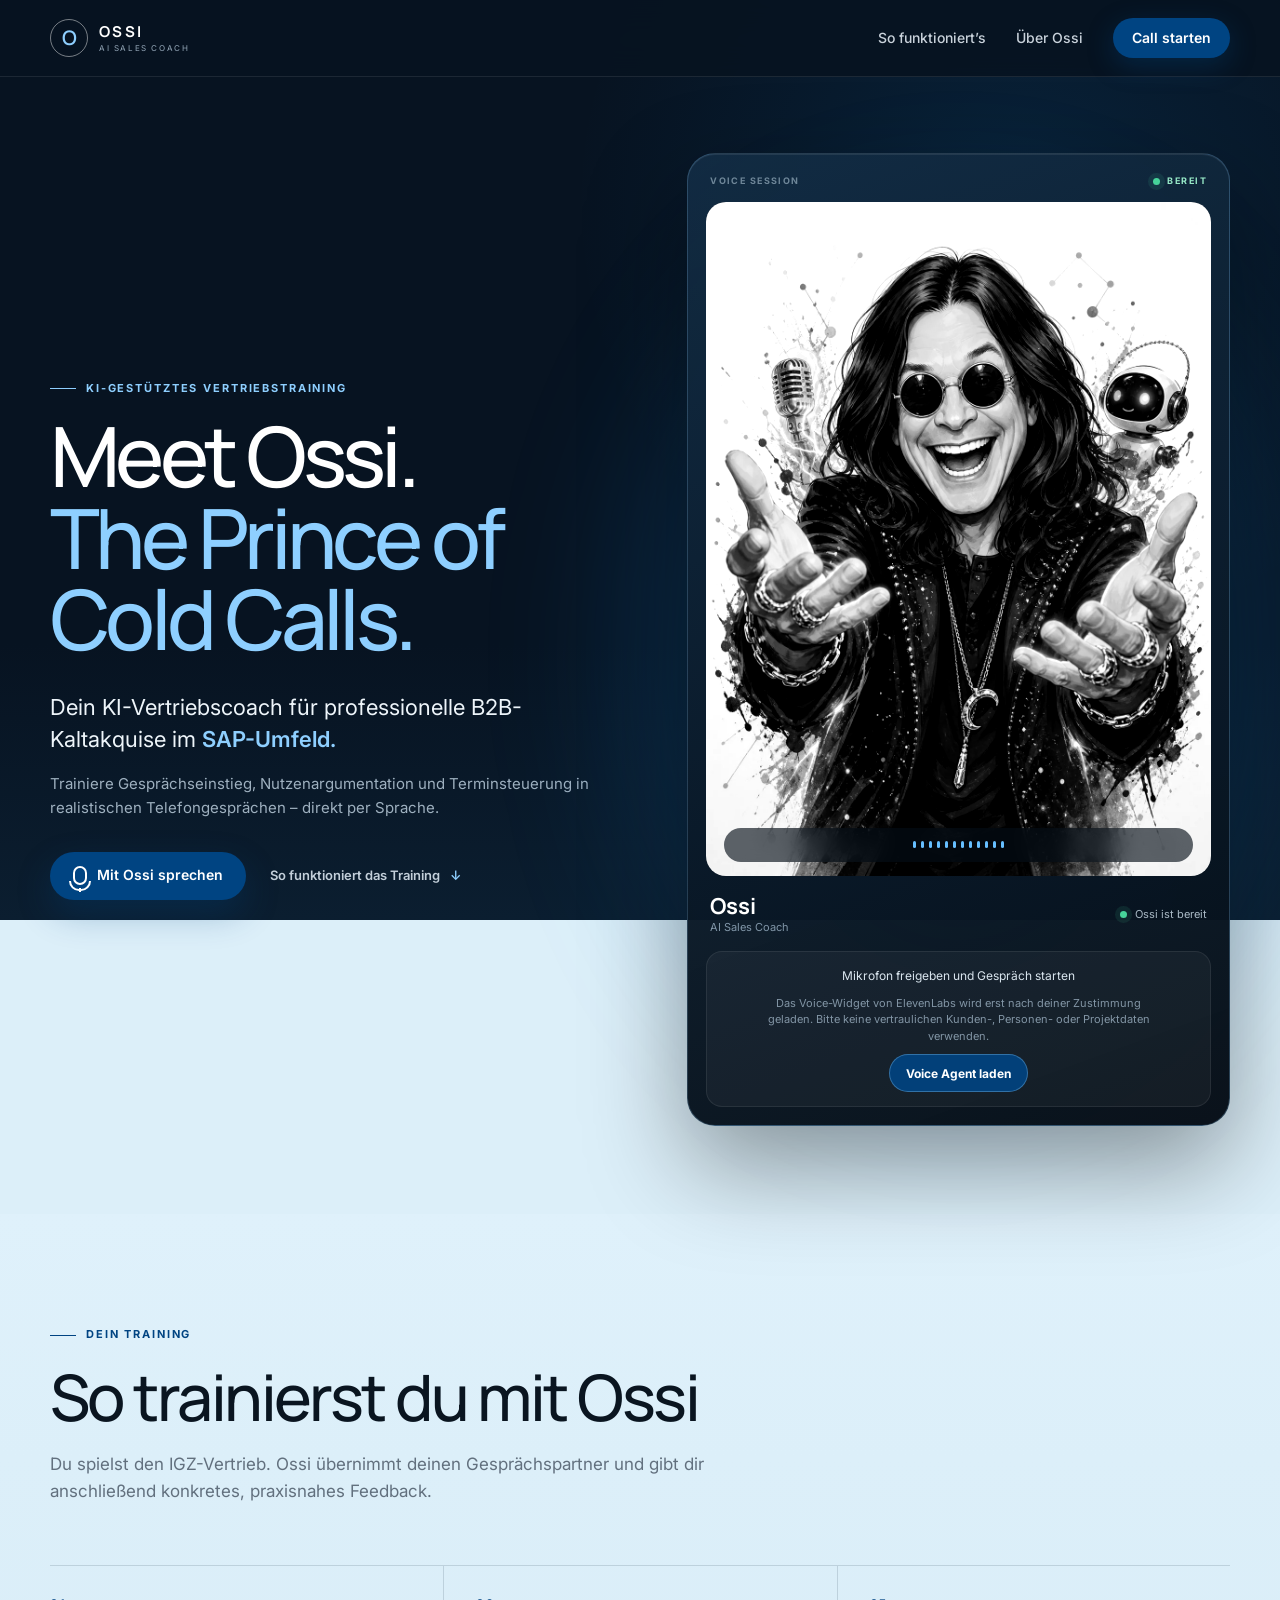
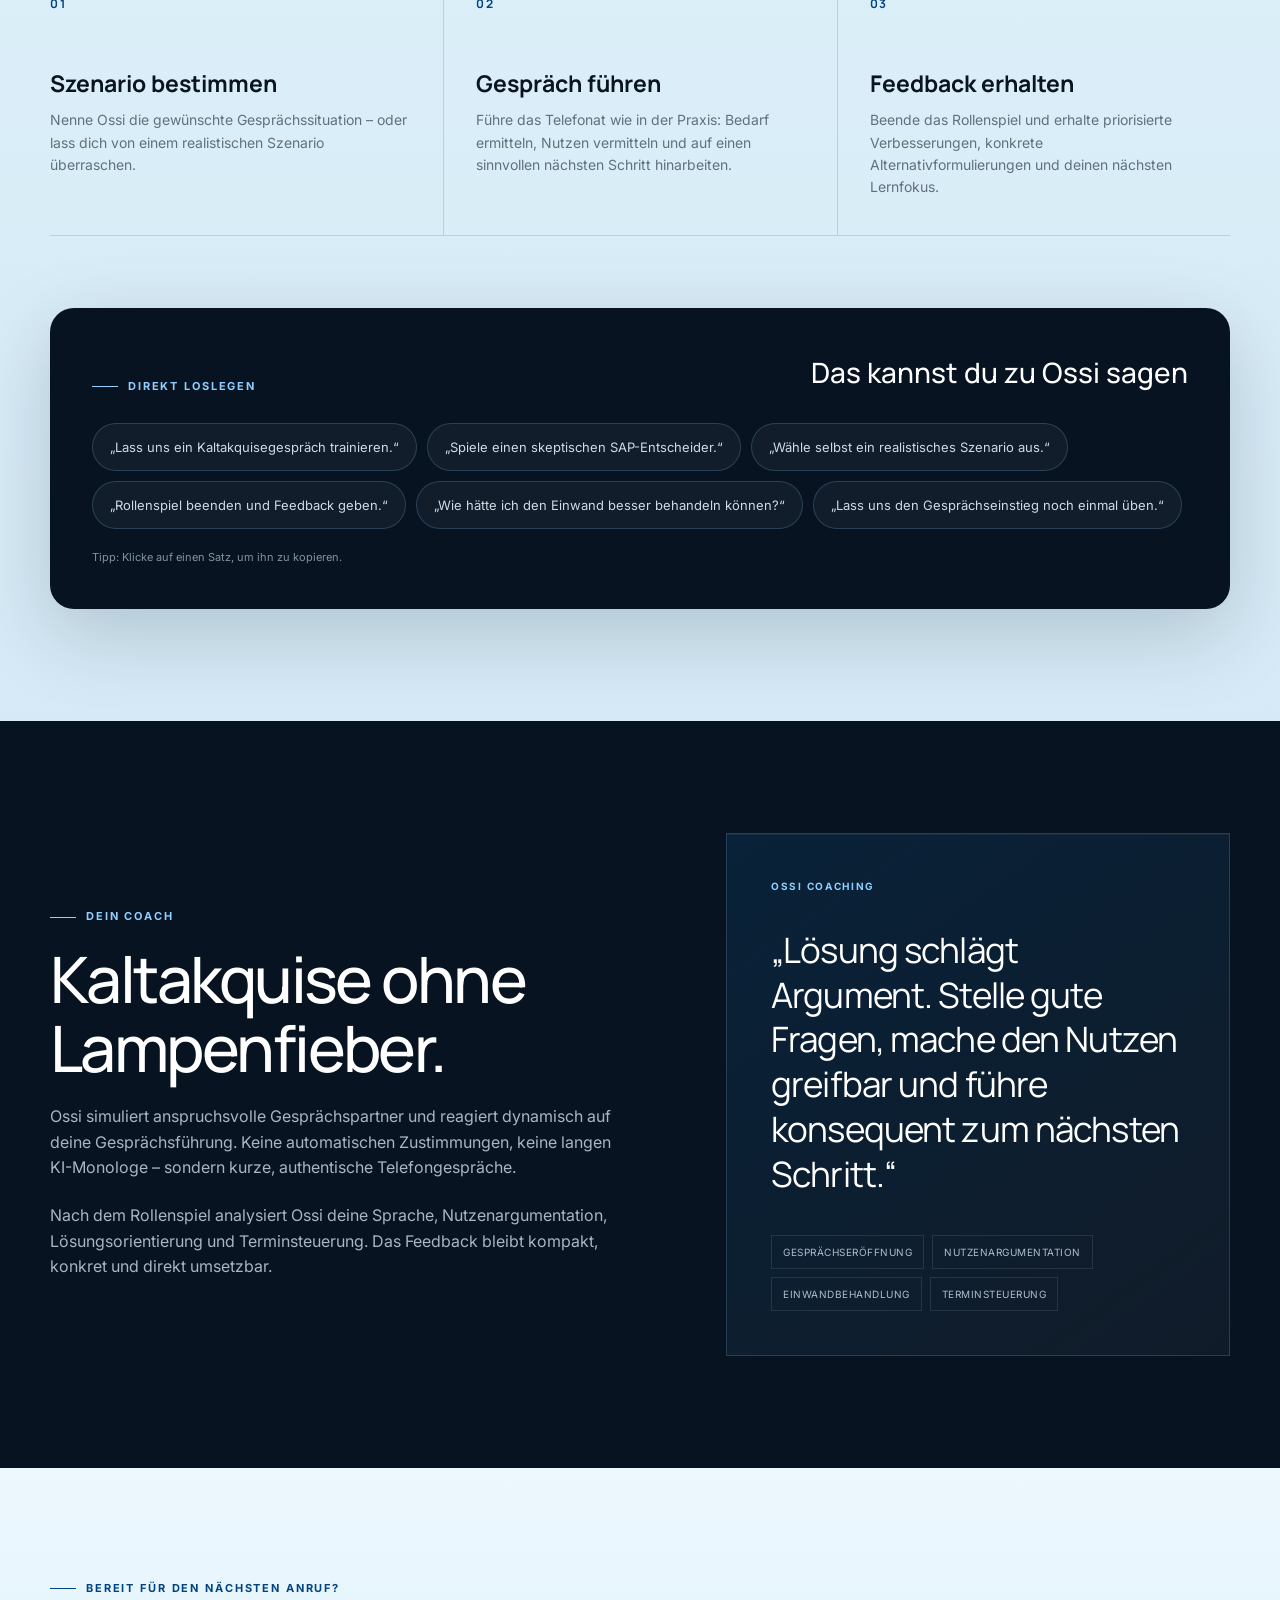
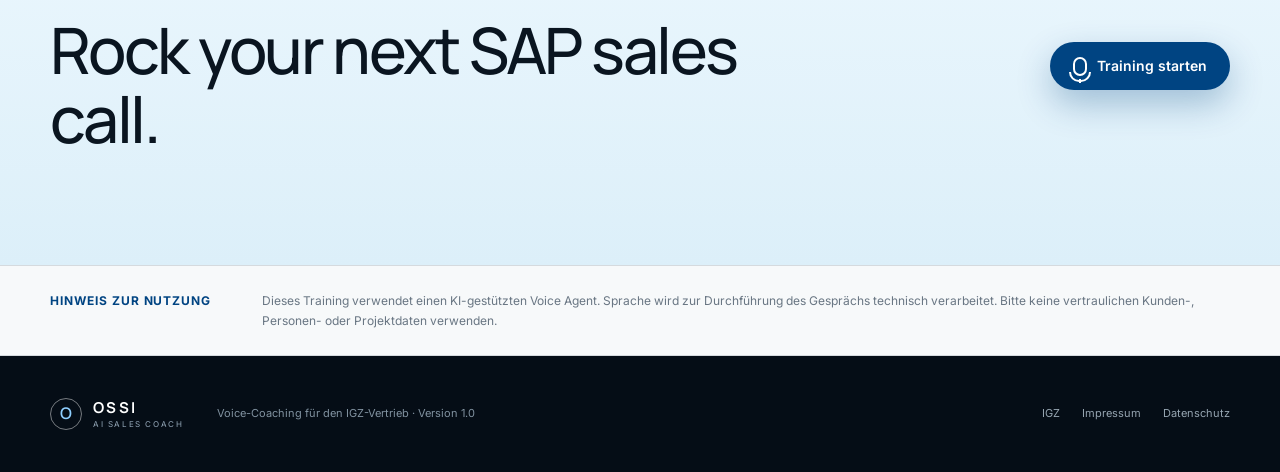
==== commit 5fd74c7c: "[cw]: Rename Ozzy brand back to Ossi Add:  Mod: Update visible site copy and metadata from Ozzy to O" ====
--- a/v2.html
+++ b/v2.html
@@ -3,12 +3,12 @@
 <head>
   <meta charset="UTF-8" />
   <meta name="viewport" content="width=device-width, initial-scale=1.0" />
-  <meta name="description" content="Ozzy ist ein KI-gestützter Vertriebscoach für realistische B2B-Kaltakquise im SAP-Umfeld – als surreale Karikatur-Version." />
+  <meta name="description" content="Ossi ist ein KI-gestützter Vertriebscoach für realistische B2B-Kaltakquise im SAP-Umfeld – als surreale Karikatur-Version." />
   <meta name="theme-color" content="#071321" />
   <meta name="robots" content="noindex, nofollow" />
-  <meta property="og:title" content="Ozzy – AI Sales Coach · Version 2" />
+  <meta property="og:title" content="Ossi – AI Sales Coach · Version 2" />
   <meta property="og:description" content="Trainiere professionelle B2B-Kaltakquise im SAP-Umfeld – direkt per Sprache." />
-  <title>Ozzy – AI Sales Coach · Version 2</title>
+  <title>Ossi – AI Sales Coach · Version 2</title>
   <link rel="preconnect" href="https://fonts.googleapis.com" />
   <link rel="preconnect" href="https://fonts.gstatic.com" crossorigin />
   <link href="https://fonts.googleapis.com/css2?family=Inter:wght@400;500;600;700&family=Manrope:wght@400;500;600;700&display=swap" rel="stylesheet" />
@@ -20,13 +20,13 @@
 
   <header class="site-header" id="top">
     <div class="shell nav-wrap">
-      <a class="brand" href="#top" aria-label="Ozzy Startseite">
+      <a class="brand" href="#top" aria-label="Ossi Startseite">
         <span class="brand-mark" aria-hidden="true">O</span>
-        <span class="brand-copy"><strong>OZZY</strong><small>AI SALES COACH</small></span>
+        <span class="brand-copy"><strong>OSSI</strong><small>AI SALES COACH</small></span>
       </a>
       <nav class="nav" aria-label="Hauptnavigation">
         <a href="#how">So funktioniert’s</a>
-        <a href="#about">Über Ozzy</a>
+        <a href="#about">Über Ossi</a>
         <a class="button button-small" href="#voice-agent">Call starten</a>
       </nav>
     </div>
@@ -36,11 +36,11 @@
     <section class="hero shell" aria-labelledby="hero-title">
       <div class="hero-copy reveal">
         <p class="eyebrow"><span></span> KI-gestütztes Vertriebstraining</p>
-        <h1 id="hero-title">Meet Ozzy.<br /><em>The Prince of<br />Cold Calls.</em></h1>
+        <h1 id="hero-title">Meet Ossi.<br /><em>The Prince of<br />Cold Calls.</em></h1>
         <p class="hero-intro">Dein KI-Vertriebscoach für professionelle B2B-Kaltakquise im <strong>SAP-Umfeld.</strong></p>
         <p class="hero-detail">Trainiere Gesprächseinstieg, Nutzenargumentation und Terminsteuerung in realistischen Telefongesprächen – direkt per Sprache.</p>
         <div class="hero-actions">
-          <a class="button button-primary" href="#voice-agent"><span class="mic-icon" aria-hidden="true"></span> Mit Ozzy sprechen</a>
+          <a class="button button-primary" href="#voice-agent"><span class="mic-icon" aria-hidden="true"></span> Mit Ossi sprechen</a>
           <a class="text-link" href="#how">So funktioniert das Training <span aria-hidden="true">↓</span></a>
         </div>
       </div>
@@ -53,17 +53,17 @@
             <span class="live-status"><i></i> BEREIT</span>
           </div>
 
-          <div class="portrait-wrap" aria-label="Portrait von Ozzy, dem AI Sales Coach">
+          <div class="portrait-wrap" aria-label="Portrait von Ossi, dem AI Sales Coach">
             <picture>
               <source srcset="/assets/ozzy-surreal.webp" type="image/webp" />
-              <img class="ozzy-photo" src="/assets/ozzy-surreal.png" width="1086" height="1448" alt="Surreale Karikatur von Ozzy, dem AI Sales Coach mit dunkler Brille" decoding="async" fetchpriority="high" />
+              <img class="ozzy-photo" src="/assets/ozzy-surreal.png" width="1086" height="1448" alt="Surreale Karikatur von Ossi, dem AI Sales Coach mit dunkler Brille" decoding="async" fetchpriority="high" />
             </picture>
             <div class="sound-bars" aria-hidden="true"><i></i><i></i><i></i><i></i><i></i><i></i><i></i><i></i><i></i><i></i><i></i><i></i></div>
           </div>
 
           <div class="agent-identity">
-            <div><strong>Ozzy</strong><span>AI Sales Coach</span></div>
-            <span class="availability"><i></i> Ozzy ist bereit</span>
+            <div><strong>Ossi</strong><span>AI Sales Coach</span></div>
+            <span class="availability"><i></i> Ossi ist bereit</span>
           </div>
 
           <div class="widget-shell">
@@ -82,15 +82,15 @@
       <div class="shell">
         <div class="section-heading reveal">
           <p class="eyebrow"><span></span> Dein Training</p>
-          <h2 id="how-title">So trainierst du mit Ozzy</h2>
-          <p>Du spielst den IGZ-Vertrieb. Ozzy übernimmt deinen Gesprächspartner und gibt dir anschließend konkretes, praxisnahes Feedback.</p>
+          <h2 id="how-title">So trainierst du mit Ossi</h2>
+          <p>Du spielst den IGZ-Vertrieb. Ossi übernimmt deinen Gesprächspartner und gibt dir anschließend konkretes, praxisnahes Feedback.</p>
         </div>
 
         <div class="steps">
           <article class="step reveal">
             <span class="step-number">01</span>
             <h3>Szenario bestimmen</h3>
-            <p>Nenne Ozzy die gewünschte Gesprächssituation – oder lass dich von einem realistischen Szenario überraschen.</p>
+            <p>Nenne Ossi die gewünschte Gesprächssituation – oder lass dich von einem realistischen Szenario überraschen.</p>
           </article>
           <article class="step reveal delay-1">
             <span class="step-number">02</span>
@@ -107,7 +107,7 @@
         <div class="prompt-panel reveal">
           <div class="prompt-heading">
             <p class="eyebrow"><span></span> Direkt loslegen</p>
-            <h3>Das kannst du zu Ozzy sagen</h3>
+            <h3>Das kannst du zu Ossi sagen</h3>
           </div>
           <div class="prompt-list" role="list">
             <button class="prompt-chip" type="button" data-copy="Lass uns ein Kaltakquisegespräch trainieren.">„Lass uns ein Kaltakquisegespräch trainieren.“</button>
@@ -127,11 +127,11 @@
         <div class="about-copy reveal">
           <p class="eyebrow light"><span></span> Dein Coach</p>
           <h2 id="about-title">Kaltakquise ohne Lampenfieber.</h2>
-          <p>Ozzy simuliert anspruchsvolle Gesprächspartner und reagiert dynamisch auf deine Gesprächsführung. Keine automatischen Zustimmungen, keine langen KI-Monologe – sondern kurze, authentische Telefongespräche.</p>
-          <p>Nach dem Rollenspiel analysiert Ozzy deine Sprache, Nutzenargumentation, Lösungsorientierung und Terminsteuerung. Das Feedback bleibt kompakt, konkret und direkt umsetzbar.</p>
+          <p>Ossi simuliert anspruchsvolle Gesprächspartner und reagiert dynamisch auf deine Gesprächsführung. Keine automatischen Zustimmungen, keine langen KI-Monologe – sondern kurze, authentische Telefongespräche.</p>
+          <p>Nach dem Rollenspiel analysiert Ossi deine Sprache, Nutzenargumentation, Lösungsorientierung und Terminsteuerung. Das Feedback bleibt kompakt, konkret und direkt umsetzbar.</p>
         </div>
         <div class="coach-card reveal delay-1">
-          <p class="card-label">OZZY COACHING</p>
+          <p class="card-label">OSSI COACHING</p>
           <blockquote>„Lösung schlägt Argument. Stelle gute Fragen, mache den Nutzen greifbar und führe konsequent zum nächsten Schritt.“</blockquote>
           <div class="coach-points">
             <span>Gesprächseröffnung</span><span>Nutzenargumentation</span><span>Einwandbehandlung</span><span>Terminsteuerung</span>
@@ -160,7 +160,7 @@
 
   <footer class="site-footer">
     <div class="shell footer-inner">
-      <div class="brand footer-brand"><span class="brand-mark" aria-hidden="true">O</span><span class="brand-copy"><strong>OZZY</strong><small>AI SALES COACH</small></span></div>
+      <div class="brand footer-brand"><span class="brand-mark" aria-hidden="true">O</span><span class="brand-copy"><strong>OSSI</strong><small>AI SALES COACH</small></span></div>
       <p>Voice-Coaching für den IGZ-Vertrieb · Version 1.0</p>
       <nav aria-label="Rechtliche Links">
         <a href="https://www.igz.com" target="_blank" rel="noreferrer">IGZ</a>
